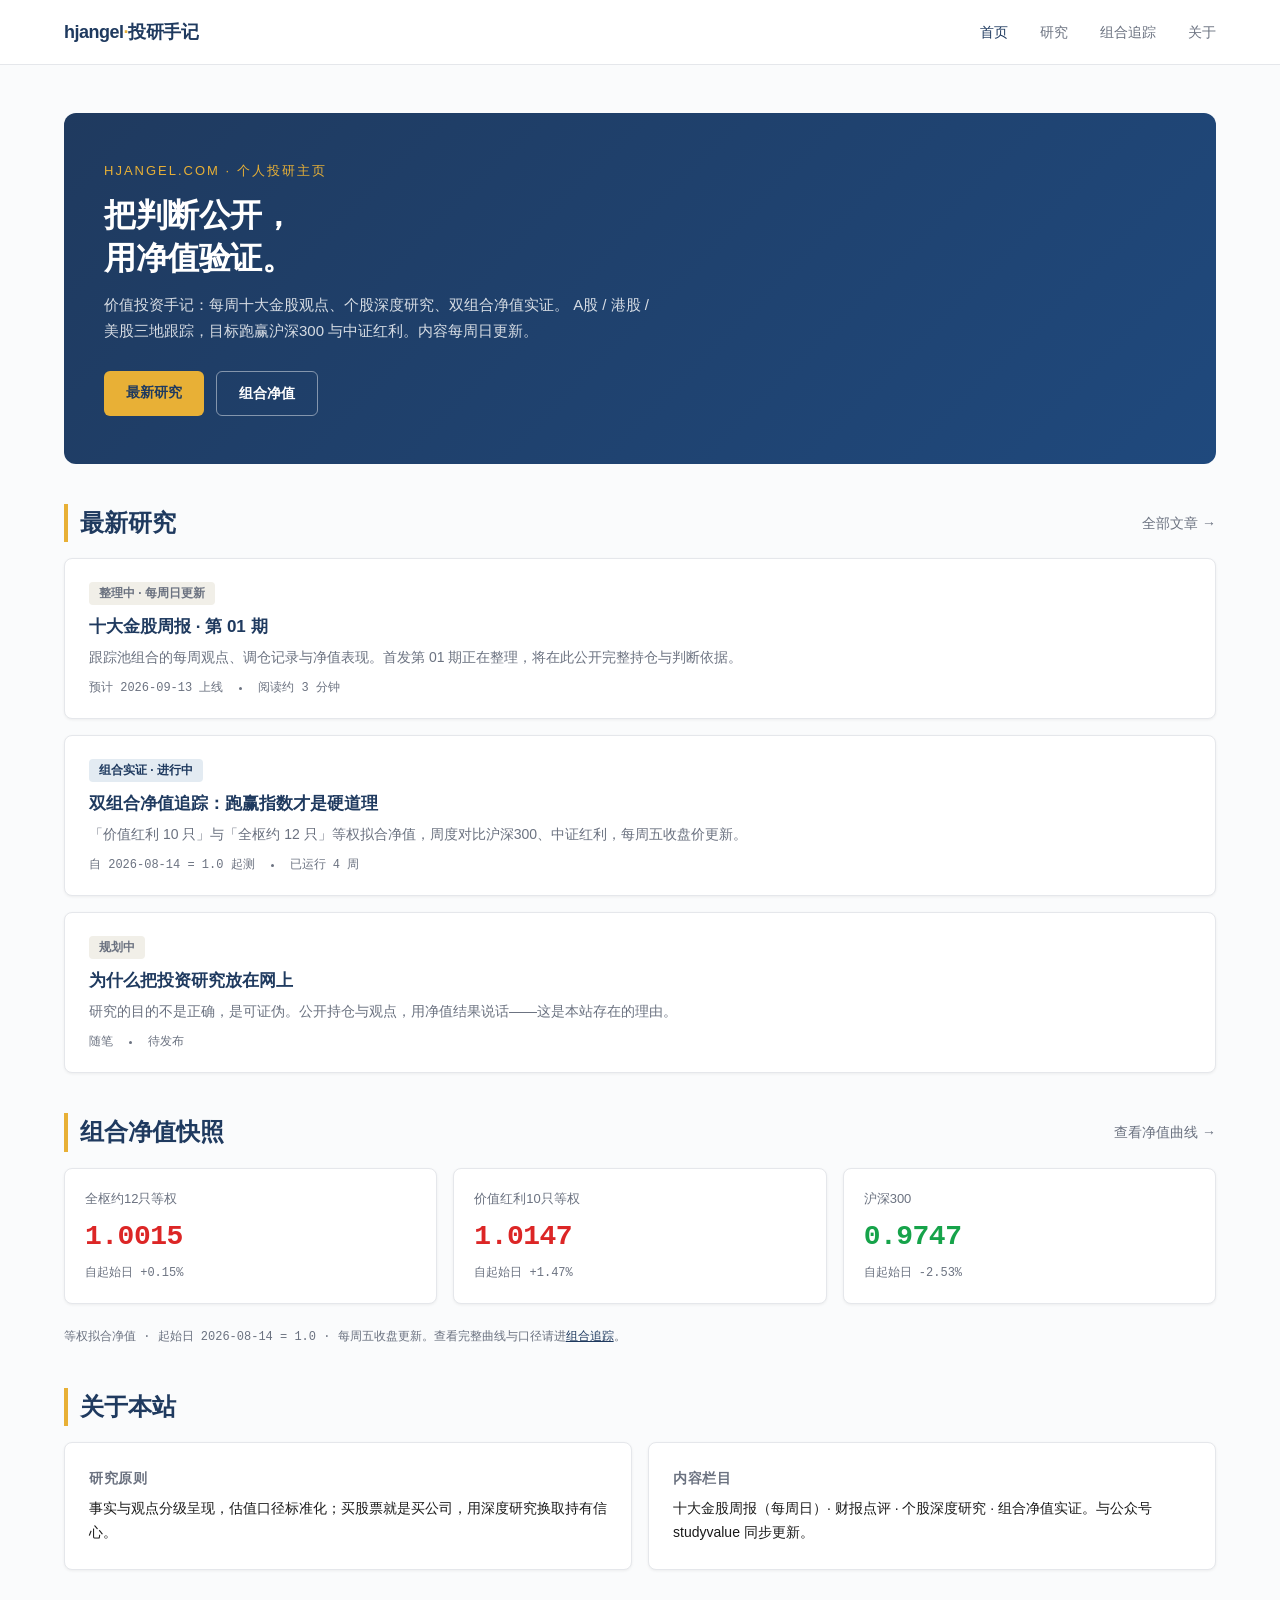
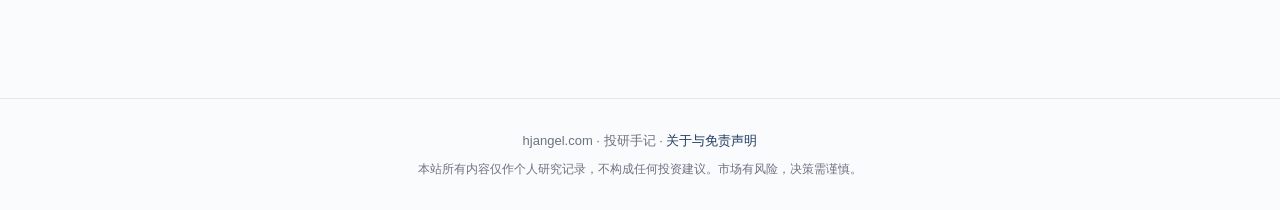
==== index.html @ 5dc1538d "v1: hjangel.com 个人投研主页 - 首页/研究/组合追踪/持仓/关于 + 数据管线脚本" ====
<!DOCTYPE html>
<html lang="zh-CN">
<head>
    <meta charset="UTF-8">
    <meta name="viewport" content="width=device-width, initial-scale=1.0">
    <meta name="description" content="hjangel.com · 价值投资研究手记：十大金股周报、个股深度研究、双组合净值实证，公开记录判断并用净值验证。">
    <meta name="theme-color" content="#1F3A5F">
    <title>hjangel.com · 投研手记</title>
    <link rel="stylesheet" href="assets/style.css">
</head>
<body>

<nav class="nav">
    <div class="nav-container">
        <a href="index.html" class="nav-logo">hjangel<span class="accent">·</span>投研手记</a>
        <ul class="nav-links">
            <li><a href="index.html" class="active">首页</a></li>
            <li><a href="research.html">研究</a></li>
            <li><a href="portfolio.html">组合追踪</a></li>
            <li><a href="about.html">关于</a></li>
        </ul>
    </div>
</nav>

<main class="container">

    <!-- Hero -->
    <section class="hero">
        <div class="hero-kicker">HJANGEL.COM · 个人投研主页</div>
        <h1 class="hero-title">把判断公开，<br>用净值验证。</h1>
        <p class="hero-sub">价值投资手记：每周十大金股观点、个股深度研究、双组合净值实证。
            A股 / 港股 / 美股三地跟踪，目标跑赢沪深300 与中证红利。内容每周日更新。</p>
        <div class="hero-cta">
            <a class="btn btn-primary" href="research.html">最新研究</a>
            <a class="btn btn-ghost" href="portfolio.html">组合净值</a>
        </div>
    </section>

    <!-- 最新研究 -->
    <div class="section-head">
        <h2>最新研究</h2>
        <a class="more-link" href="research.html">全部文章 →</a>
    </div>

    <div class="article-list">
        <a class="article-card" href="research.html">
            <span class="article-tag wip">整理中 · 每周日更新</span>
            <div class="article-title">十大金股周报 · 第 01 期</div>
            <div class="article-excerpt">跟踪池组合的每周观点、调仓记录与净值表现。首发第 01 期正在整理，将在此公开完整持仓与判断依据。</div>
            <div class="article-meta">预计 2026-09-13 上线 <span class="dot"></span> 阅读约 3 分钟</div>
        </a>
        <a class="article-card" href="portfolio.html">
            <span class="article-tag teal">组合实证 · 进行中</span>
            <div class="article-title">双组合净值追踪：跑赢指数才是硬道理</div>
            <div class="article-excerpt">「价值红利 10 只」与「全枢约 12 只」等权拟合净值，周度对比沪深300、中证红利，每周五收盘价更新。</div>
            <div class="article-meta">自 2026-08-14 = 1.0 起测 <span class="dot"></span> 已运行 4 周</div>
        </a>
        <a class="article-card" href="about.html">
            <span class="article-tag wip">规划中</span>
            <div class="article-title">为什么把投资研究放在网上</div>
            <div class="article-excerpt">研究的目的不是正确，是可证伪。公开持仓与观点，用净值结果说话——这是本站存在的理由。</div>
            <div class="article-meta">随笔 <span class="dot"></span> 待发布</div>
        </a>
    </div>

    <!-- 组合快照 -->
    <div class="section-head">
        <h2>组合净值快照</h2>
        <a class="more-link" href="portfolio.html">查看净值曲线 →</a>
    </div>

    <div id="snapshot" class="summary-grid">
        <div class="summary-item">
            <div class="summary-label">数据加载</div>
            <div class="summary-value flat" style="font-size:16px;">读取中...</div>
        </div>
    </div>
    <p class="summary-sub" style="margin-top:-8px;">等权拟合净值 · 起始日 2026-08-14 = 1.0 · 每周五收盘更新。查看完整曲线与口径请进<a href="portfolio.html" style="color:var(--color-primary);">组合追踪</a>。</p>

    <!-- 关于简介 -->
    <div class="section-head">
        <h2>关于本站</h2>
    </div>
    <div class="intro-grid">
        <div class="card" style="margin:0;">
            <div class="card-title">研究原则</div>
            <p style="font-size:14px;line-height:1.7;">事实与观点分级呈现，估值口径标准化；买股票就是买公司，用深度研究换取持有信心。</p>
        </div>
        <div class="card" style="margin:0;">
            <div class="card-title">内容栏目</div>
            <p style="font-size:14px;line-height:1.7;">十大金股周报（每周日）· 财报点评 · 个股深度研究 · 组合净值实证。与公众号 studyvalue 同步更新。</p>
        </div>
    </div>

</main>

<footer class="footer">
    <div>hjangel.com · 投研手记 · <a href="about.html">关于与免责声明</a></div>
    <div class="disclaimer">本站所有内容仅作个人研究记录，不构成任何投资建议。市场有风险，决策需谨慎。</div>
</footer>

<script>
    // 组合净值快照：读取 data/portfolio.json，展示各序列最新净值
    fetch('data/portfolio.json')
        .then(r => r.ok ? r.json() : Promise.reject('no data'))
        .then(data => {
            const series = data.series || {};
            const el = document.getElementById('snapshot');
            el.innerHTML = '';

            const isFlatDummy = (arr) =>
                arr.length > 2 && arr.every(v => Math.abs(v - 1) < 1e-9);

            Object.keys(series).forEach(name => {
                const arr = series[name];
                if (isFlatDummy(arr)) return; // 全 1.0 视为数据缺失，不展示

                const latest = arr[arr.length - 1] || 1;
                const change = (latest - 1) * 100;
                const cls = change > 0.01 ? 'up' : (change < -0.01 ? 'down' : 'flat');
                const sign = change > 0 ? '+' : '';

                const item = document.createElement('div');
                item.className = 'summary-item';
                item.innerHTML = `
                    <div class="summary-label">${name}</div>
                    <div class="summary-value ${cls}">${latest.toFixed(4)}</div>
                    <div class="summary-sub">自起始日 ${sign}${change.toFixed(2)}%</div>`;
                el.appendChild(item);
            });

            if (!el.children.length) {
                el.innerHTML = '<div class="summary-item"><div class="summary-label">组合数据</div><div class="summary-value flat" style="font-size:16px;">等待首次更新</div></div>';
            }
        })
        .catch(() => {
            document.getElementById('snapshot').innerHTML =
                '<div class="summary-item"><div class="summary-label">组合数据</div><div class="summary-value flat" style="font-size:16px;">等待首次数据更新</div></div>';
        });
</script>

</body>
</html>
---- assets/style.css ----
/* 投研净值追踪 - 全站样式 */

:root {
    --color-primary: #1F3A5F;
    --color-accent: #E8B036;
    --color-bg: #FAFBFC;
    --color-card: #FFFFFF;
    --color-text: #1A1A1A;
    --color-muted: #6B7280;
    --color-border: #E5E7EB;
    --color-up: #DC2626;        /* A股 涨=红 */
    --color-down: #16A34A;      /* A股 跌=绿 */
    --shadow-sm: 0 1px 3px rgba(0, 0, 0, 0.06);
    --shadow-md: 0 4px 12px rgba(0, 0, 0, 0.08);
    --radius: 8px;
    --font-sans: -apple-system, BlinkMacSystemFont, "PingFang SC", "Hiragino Sans GB",
                 "Microsoft YaHei", "Helvetica Neue", Arial, sans-serif;
    --font-mono: "SF Mono", Menlo, Monaco, Consolas, "Courier New", monospace;
}

* {
    box-sizing: border-box;
    margin: 0;
    padding: 0;
}

html {
    font-size: 16px;
    scroll-behavior: smooth;
}

body {
    font-family: var(--font-sans);
    color: var(--color-text);
    background: var(--color-bg);
    line-height: 1.6;
    -webkit-font-smoothing: antialiased;
}

/* 导航栏 */
.nav {
    background: var(--color-card);
    border-bottom: 1px solid var(--color-border);
    position: sticky;
    top: 0;
    z-index: 100;
    backdrop-filter: blur(10px);
}

.nav-container {
    max-width: 1200px;
    margin: 0 auto;
    padding: 0 24px;
    display: flex;
    align-items: center;
    justify-content: space-between;
    height: 64px;
}

.nav-logo {
    font-size: 18px;
    font-weight: 700;
    color: var(--color-primary);
    text-decoration: none;
    letter-spacing: -0.5px;
}

.nav-logo .accent {
    color: var(--color-accent);
}

.nav-links {
    display: flex;
    gap: 32px;
    list-style: none;
}

.nav-links a {
    color: var(--color-muted);
    text-decoration: none;
    font-size: 14px;
    font-weight: 500;
    transition: color 0.2s;
}

.nav-links a:hover,
.nav-links a.active {
    color: var(--color-primary);
}

/* 主容器 */
.container {
    max-width: 1200px;
    margin: 0 auto;
    padding: 48px 24px;
}

.container-narrow {
    max-width: 800px;
    margin: 0 auto;
    padding: 48px 24px;
}

/* 标题 */
h1 {
    font-size: 36px;
    font-weight: 700;
    color: var(--color-primary);
    letter-spacing: -1px;
    margin-bottom: 12px;
}

h2 {
    font-size: 24px;
    font-weight: 700;
    color: var(--color-primary);
    margin: 40px 0 16px;
    padding-left: 12px;
    border-left: 4px solid var(--color-accent);
}

h3 {
    font-size: 18px;
    font-weight: 600;
    color: var(--color-primary);
    margin: 24px 0 12px;
}

.subtitle {
    color: var(--color-muted);
    font-size: 16px;
    margin-bottom: 32px;
}

/* 卡片 */
.card {
    background: var(--color-card);
    border-radius: var(--radius);
    padding: 24px;
    box-shadow: var(--shadow-sm);
    margin-bottom: 24px;
    border: 1px solid var(--color-border);
}

.card-title {
    font-size: 14px;
    font-weight: 600;
    color: var(--color-muted);
    text-transform: uppercase;
    letter-spacing: 0.5px;
    margin-bottom: 8px;
}

/* 摘要数字 */
.summary-grid {
    display: grid;
    grid-template-columns: repeat(auto-fit, minmax(180px, 1fr));
    gap: 16px;
    margin-bottom: 32px;
}

.summary-item {
    background: var(--color-card);
    border-radius: var(--radius);
    padding: 20px;
    border: 1px solid var(--color-border);
    box-shadow: var(--shadow-sm);
}

.summary-label {
    font-size: 13px;
    color: var(--color-muted);
    margin-bottom: 6px;
}

.summary-value {
    font-size: 28px;
    font-weight: 700;
    font-family: var(--font-mono);
    letter-spacing: -0.5px;
}

.summary-value.up {
    color: var(--color-up);
}

.summary-value.down {
    color: var(--color-down);
}

.summary-value.flat {
    color: var(--color-muted);
}

.summary-sub {
    font-size: 12px;
    color: var(--color-muted);
    margin-top: 4px;
    font-family: var(--font-mono);
}

/* 图表区 */
.chart-card {
    background: var(--color-card);
    border-radius: var(--radius);
    padding: 24px;
    box-shadow: var(--shadow-sm);
    margin-bottom: 24px;
    border: 1px solid var(--color-border);
}

.chart-title {
    font-size: 16px;
    font-weight: 600;
    color: var(--color-primary);
    text-align: center;
    margin-bottom: 16px;
}

.chart-subtitle {
    text-align: center;
    font-size: 13px;
    color: var(--color-muted);
    margin-bottom: 16px;
    font-family: var(--font-mono);
}

.chart-img {
    width: 100%;
    height: auto;
    display: block;
    border-radius: 4px;
}

/* 表格 */
.table {
    width: 100%;
    border-collapse: collapse;
    margin: 16px 0;
    font-size: 14px;
}

.table th {
    background: var(--color-primary);
    color: white;
    padding: 12px 16px;
    text-align: left;
    font-weight: 600;
    font-size: 13px;
}

.table td {
    padding: 12px 16px;
    border-bottom: 1px solid var(--color-border);
    font-family: var(--font-mono);
}

.table tr:last-child td {
    border-bottom: none;
}

.table tr:hover {
    background: #F9FAFB;
}

.table .up {
    color: var(--color-up);
    font-weight: 600;
}

.table .down {
    color: var(--color-down);
    font-weight: 600;
}

/* 徽章 */
.badge {
    display: inline-block;
    padding: 2px 8px;
    border-radius: 4px;
    font-size: 12px;
    font-weight: 600;
    font-family: var(--font-mono);
}

.badge-up {
    background: rgba(220, 38, 38, 0.1);
    color: var(--color-up);
}

.badge-down {
    background: rgba(22, 163, 74, 0.1);
    color: var(--color-down);
}

/* 页脚 */
.footer {
    margin-top: 80px;
    padding: 32px 24px;
    border-top: 1px solid var(--color-border);
    text-align: center;
    color: var(--color-muted);
    font-size: 13px;
}

.footer a {
    color: var(--color-primary);
    text-decoration: none;
}

.footer .disclaimer {
    margin-top: 8px;
    font-size: 12px;
    line-height: 1.5;
}

/* 时间线 */
.timeline {
    list-style: none;
    margin: 24px 0;
}

.timeline-item {
    display: flex;
    gap: 16px;
    padding: 16px 0;
    border-bottom: 1px solid var(--color-border);
}

.timeline-date {
    flex-shrink: 0;
    width: 100px;
    font-family: var(--font-mono);
    font-size: 13px;
    color: var(--color-muted);
}

.timeline-content {
    flex: 1;
}

.timeline-title {
    font-weight: 600;
    color: var(--color-primary);
    margin-bottom: 4px;
}

.timeline-desc {
    color: var(--color-muted);
    font-size: 14px;
}

/* 响应式 */
@media (max-width: 768px) {
    h1 {
        font-size: 28px;
    }

    h2 {
        font-size: 20px;
    }

    .nav-container {
        padding: 0 16px;
        height: 56px;
    }

    .nav-links {
        gap: 16px;
    }

    .nav-links a {
        font-size: 13px;
    }

    .container,
    .container-narrow {
        padding: 24px 16px;
    }

    .summary-grid {
        grid-template-columns: repeat(2, 1fr);
        gap: 12px;
    }

    .summary-value {
        font-size: 22px;
    }

    .card {
        padding: 16px;
    }

    .table {
        font-size: 12px;
    }

    .table th,
    .table td {
        padding: 8px;
    }

    .timeline-item {
        flex-direction: column;
        gap: 4px;
    }

    .timeline-date {
        width: auto;
    }
}

/* 加载状态 */
.loading {
    text-align: center;
    padding: 40px;
    color: var(--color-muted);
}

.loading-spinner {
    display: inline-block;
    width: 32px;
    height: 32px;
    border: 3px solid var(--color-border);
    border-top-color: var(--color-primary);
    border-radius: 50%;
    animation: spin 1s linear infinite;
}

@keyframes spin {
    to { transform: rotate(360deg); }
}

/* 提示框 */
.notice {
    background: rgba(232, 176, 54, 0.08);
    border-left: 4px solid var(--color-accent);
    padding: 16px 20px;
    margin: 24px 0;
    border-radius: 4px;
    font-size: 14px;
}

.notice-title {
    font-weight: 600;
    color: var(--color-primary);
    margin-bottom: 4px;
}

/* ===== 个人投研主页 ===== */

/* Hero */
.hero {
    background: linear-gradient(135deg, #1F3A5F 0%, #1F497D 100%);
    border-radius: 12px;
    padding: 48px 40px;
    color: #fff;
    margin-bottom: 40px;
}

.hero-kicker {
    font-size: 13px;
    letter-spacing: 2px;
    color: #E8B036;
    margin-bottom: 12px;
}

.hero-title {
    font-size: 32px;
    font-weight: 700;
    line-height: 1.35;
    margin-bottom: 12px;
    color: #fff;
    letter-spacing: -0.5px;
}

.hero-sub {
    font-size: 15px;
    color: rgba(255, 255, 255, 0.82);
    max-width: 560px;
    line-height: 1.7;
    margin-bottom: 28px;
}

.hero-cta {
    display: flex;
    gap: 12px;
    flex-wrap: wrap;
}

.btn {
    display: inline-block;
    padding: 10px 22px;
    border-radius: 6px;
    font-size: 14px;
    font-weight: 600;
    text-decoration: none;
    transition: all 0.2s;
}

.btn-primary {
    background: #E8B036;
    color: #1F3A5F;
}

.btn-primary:hover {
    background: #f0c055;
}

.btn-ghost {
    border: 1px solid rgba(255, 255, 255, 0.45);
    color: #fff;
}

.btn-ghost:hover {
    background: rgba(255, 255, 255, 0.12);
    border-color: #fff;
}

/* 区块头（标题 + 右侧"更多"） */
.section-head {
    display: flex;
    align-items: center;
    justify-content: space-between;
    margin: 40px 0 16px;
}

.section-head h2 {
    margin: 0;
}

.more-link {
    font-size: 14px;
    color: var(--color-muted);
    text-decoration: none;
    white-space: nowrap;
    padding-left: 16px;
}

.more-link:hover {
    color: var(--color-primary);
}

/* 研究文章卡片 */
.article-list {
    display: grid;
    gap: 16px;
}

.article-card {
    display: block;
    background: var(--color-card);
    border: 1px solid var(--color-border);
    border-radius: var(--radius);
    padding: 20px 24px;
    text-decoration: none;
    box-shadow: var(--shadow-sm);
    transition: border-color 0.2s, box-shadow 0.2s;
}

.article-card:hover {
    border-color: var(--color-accent);
    box-shadow: var(--shadow-md);
}

.article-tag {
    display: inline-block;
    padding: 2px 10px;
    border-radius: 4px;
    font-size: 12px;
    font-weight: 600;
    margin-bottom: 10px;
    background: rgba(232, 176, 54, 0.15);
    color: #8a5a00;
}

.article-tag.teal {
    background: rgba(31, 95, 145, 0.12);
    color: var(--color-primary);
}

.article-tag.wip {
    background: #F1EFE8;
    color: #6B7280;
}

.article-title {
    font-size: 17px;
    font-weight: 600;
    color: var(--color-primary);
    margin-bottom: 6px;
    line-height: 1.45;
}

.article-excerpt {
    font-size: 14px;
    color: var(--color-muted);
    line-height: 1.65;
    margin-bottom: 10px;
}

.article-meta {
    font-size: 12px;
    color: var(--color-muted);
    font-family: var(--font-mono);
    display: flex;
    gap: 16px;
    align-items: center;
}

.article-meta .dot {
    width: 3px;
    height: 3px;
    border-radius: 50%;
    background: var(--color-muted);
}

/* 栏目分类 chip */
.cat-chips {
    display: flex;
    gap: 10px;
    flex-wrap: wrap;
    margin-bottom: 28px;
}

.chip {
    padding: 6px 16px;
    border-radius: 999px;
    font-size: 13px;
    border: 1px solid var(--color-border);
    color: var(--color-muted);
    text-decoration: none;
    background: var(--color-card);
}

.chip.active {
    background: var(--color-primary);
    border-color: var(--color-primary);
    color: #fff;
}

.chip:hover {
    border-color: var(--color-primary);
    color: var(--color-primary);
}

/* 简介卡（首页） */
.intro-grid {
    display: grid;
    grid-template-columns: 1fr 1fr;
    gap: 16px;
}

@media (max-width: 768px) {
    .hero {
        padding: 32px 24px;
    }

    .hero-title {
        font-size: 24px;
    }

    .intro-grid {
        grid-template-columns: 1fr;
    }
}
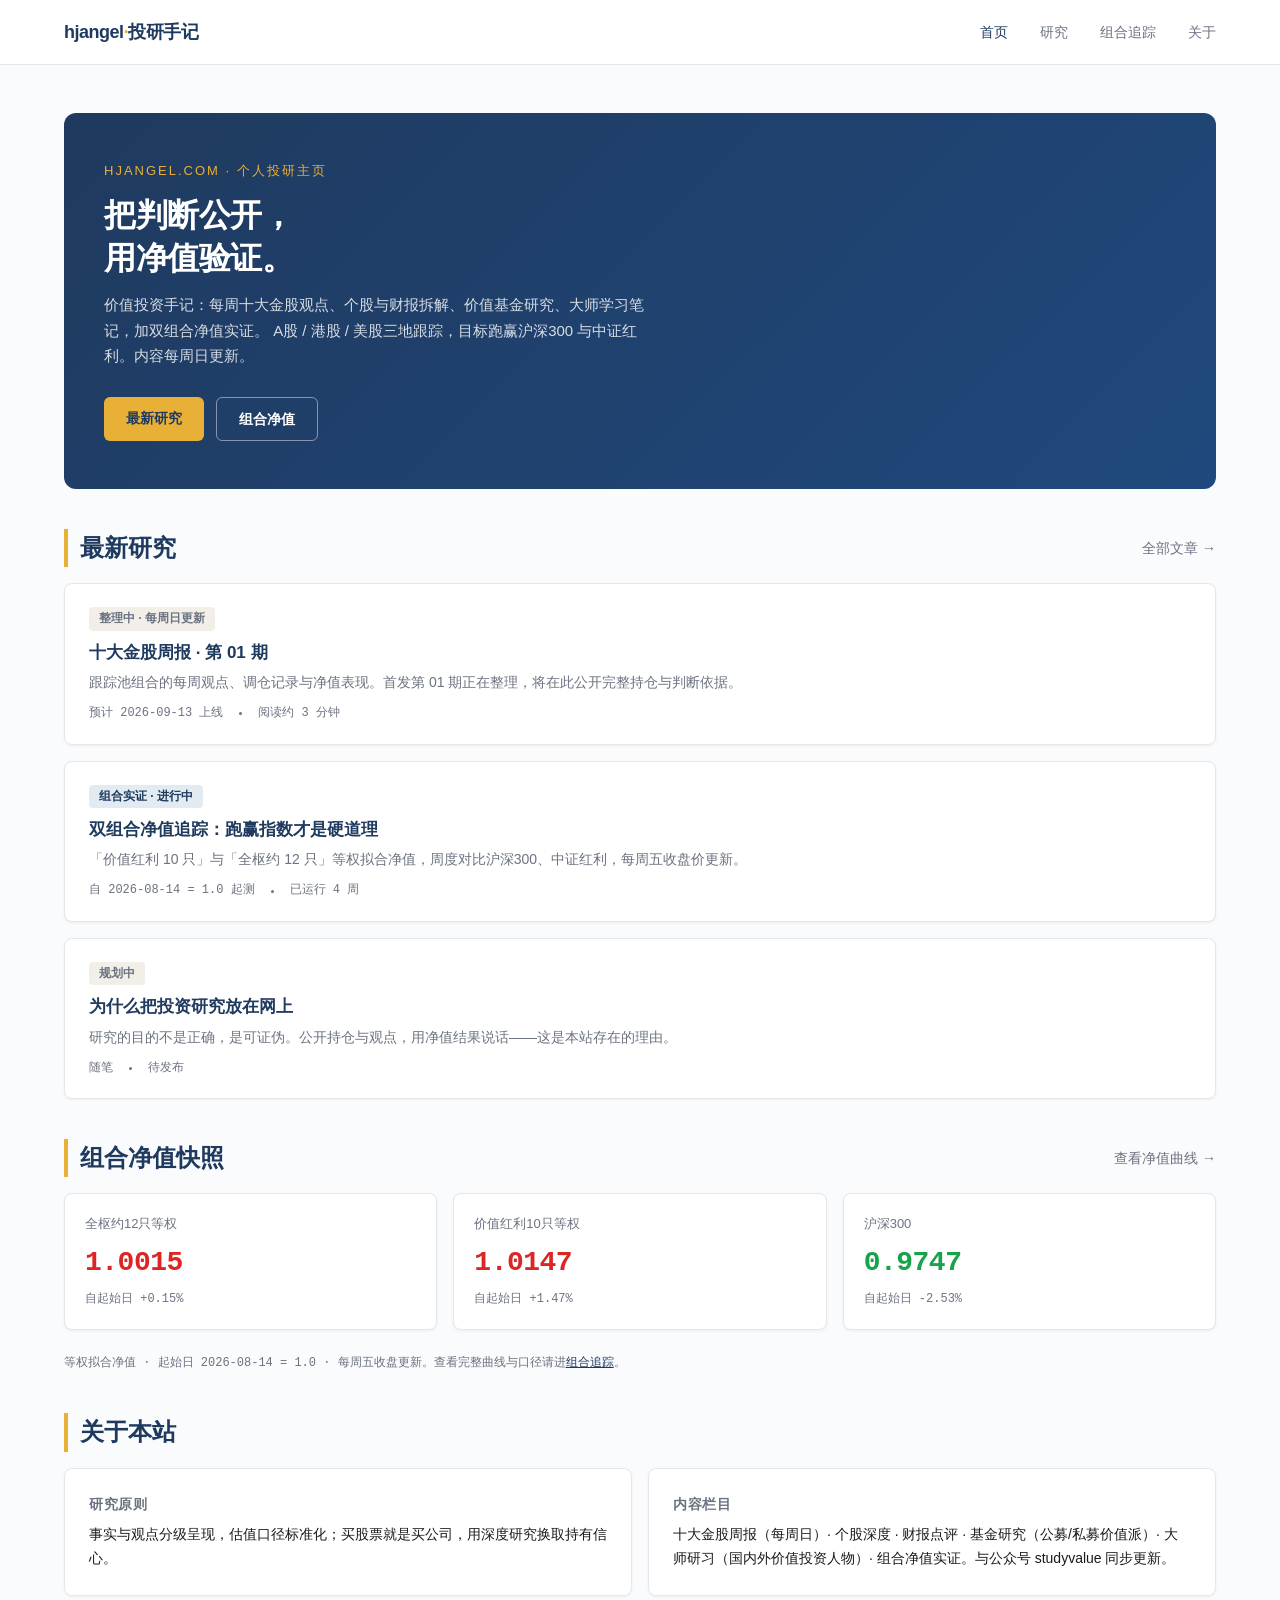
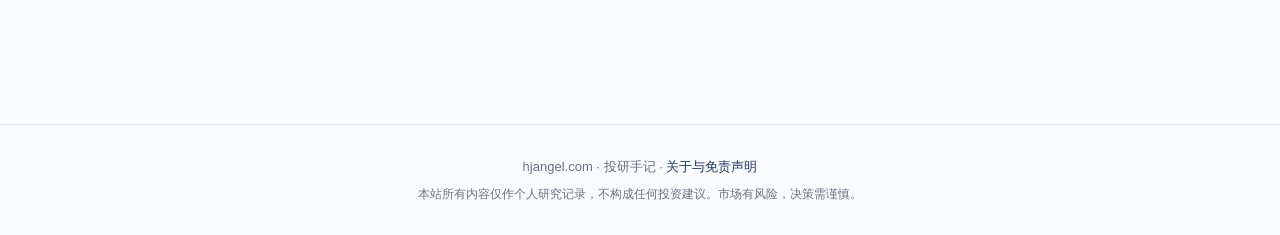
==== commit 61b4a46e: "内容规划扩展: 新增'基金研究'与'大师研习'栏目(研究页/首页/关于页)" ====
--- a/index.html
+++ b/index.html
@@ -3,7 +3,7 @@
 <head>
     <meta charset="UTF-8">
     <meta name="viewport" content="width=device-width, initial-scale=1.0">
-    <meta name="description" content="hjangel.com · 价值投资研究手记：十大金股周报、个股深度研究、双组合净值实证，公开记录判断并用净值验证。">
+    <meta name="description" content="hjangel.com · 价值投资研究手记：十大金股周报、个股深度、财报点评、价值基金研究、大师研习、双组合净值实证，公开记录判断并用净值验证。">
     <meta name="theme-color" content="#1F3A5F">
     <title>hjangel.com · 投研手记</title>
     <link rel="stylesheet" href="assets/style.css">
@@ -28,7 +28,7 @@
     <section class="hero">
         <div class="hero-kicker">HJANGEL.COM · 个人投研主页</div>
         <h1 class="hero-title">把判断公开，<br>用净值验证。</h1>
-        <p class="hero-sub">价值投资手记：每周十大金股观点、个股深度研究、双组合净值实证。
+        <p class="hero-sub">价值投资手记：每周十大金股观点、个股与财报拆解、价值基金研究、大师学习笔记，加双组合净值实证。
             A股 / 港股 / 美股三地跟踪，目标跑赢沪深300 与中证红利。内容每周日更新。</p>
         <div class="hero-cta">
             <a class="btn btn-primary" href="research.html">最新研究</a>
@@ -88,7 +88,7 @@
         </div>
         <div class="card" style="margin:0;">
             <div class="card-title">内容栏目</div>
-            <p style="font-size:14px;line-height:1.7;">十大金股周报（每周日）· 财报点评 · 个股深度研究 · 组合净值实证。与公众号 studyvalue 同步更新。</p>
+            <p style="font-size:14px;line-height:1.7;">十大金股周报（每周日）· 个股深度 · 财报点评 · 基金研究（公募/私募价值派）· 大师研习（国内外价值投资人物）· 组合净值实证。与公众号 studyvalue 同步更新。</p>
         </div>
     </div>
 
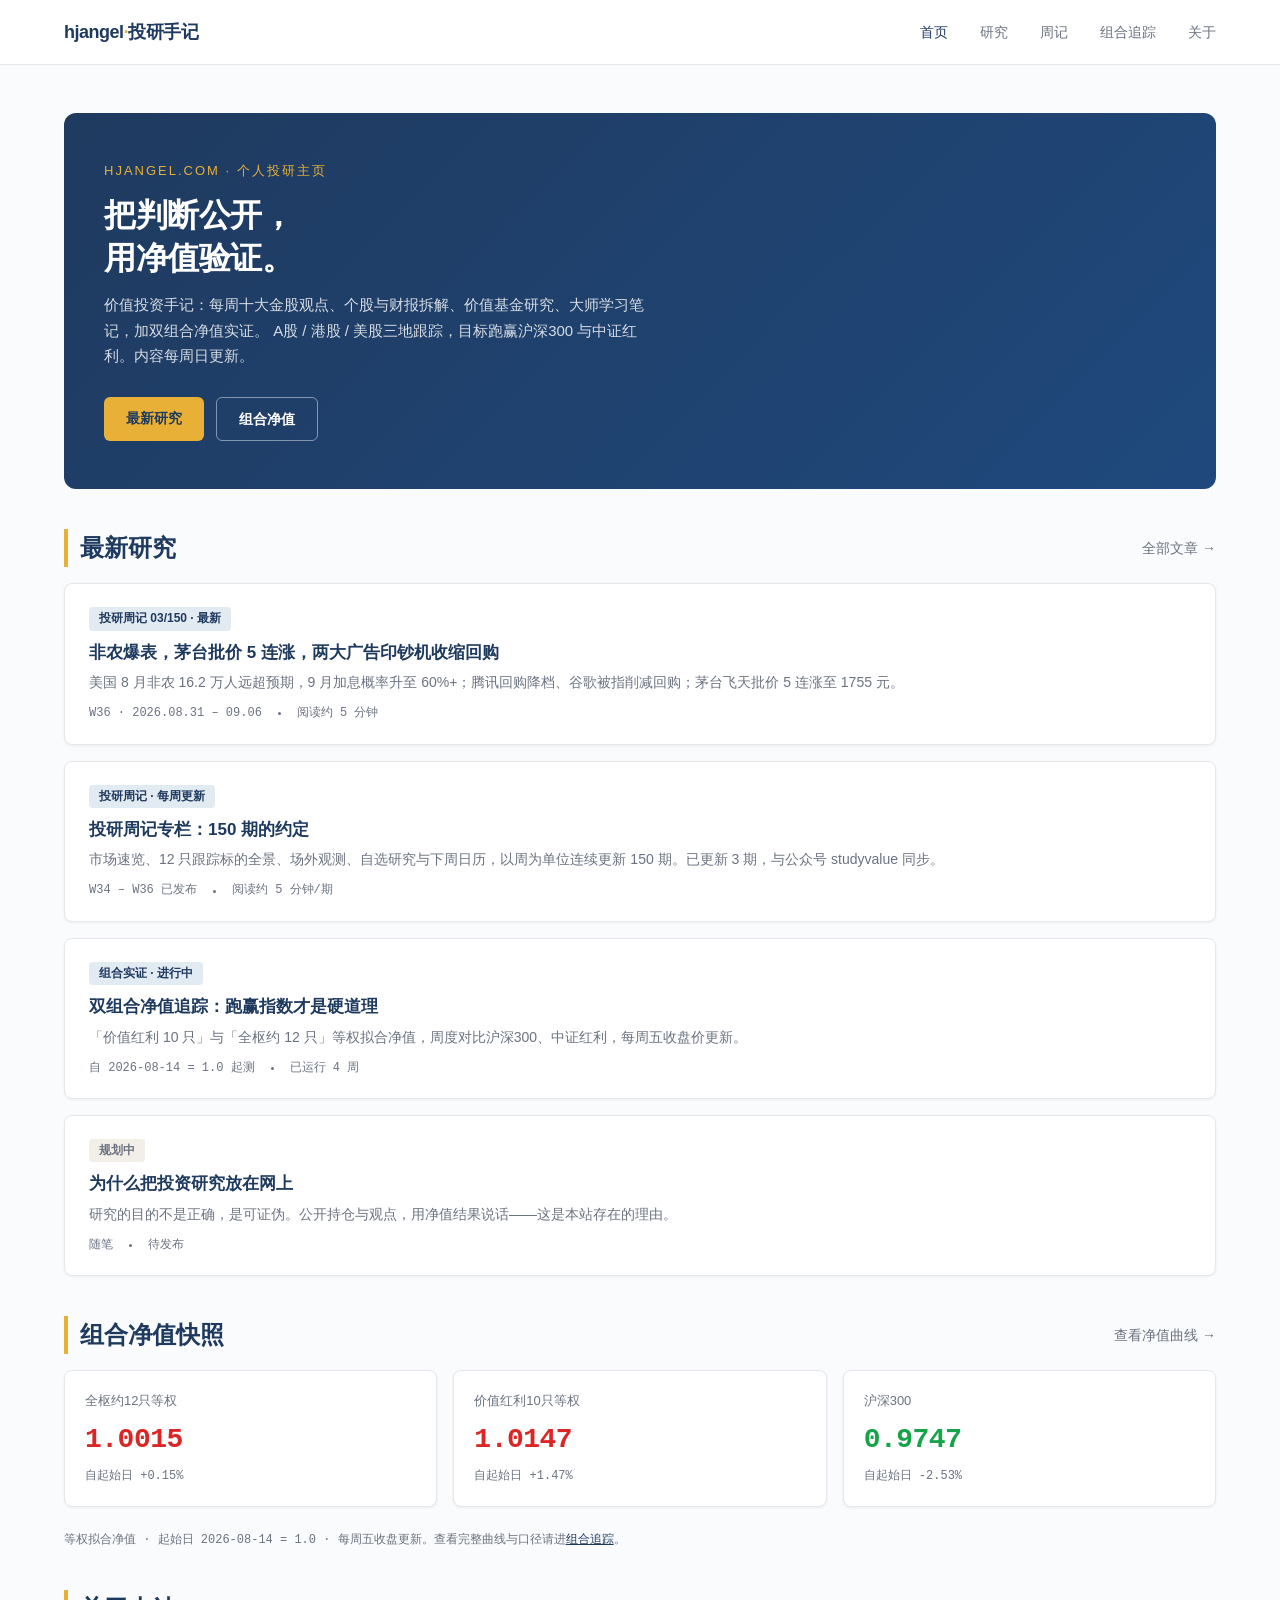
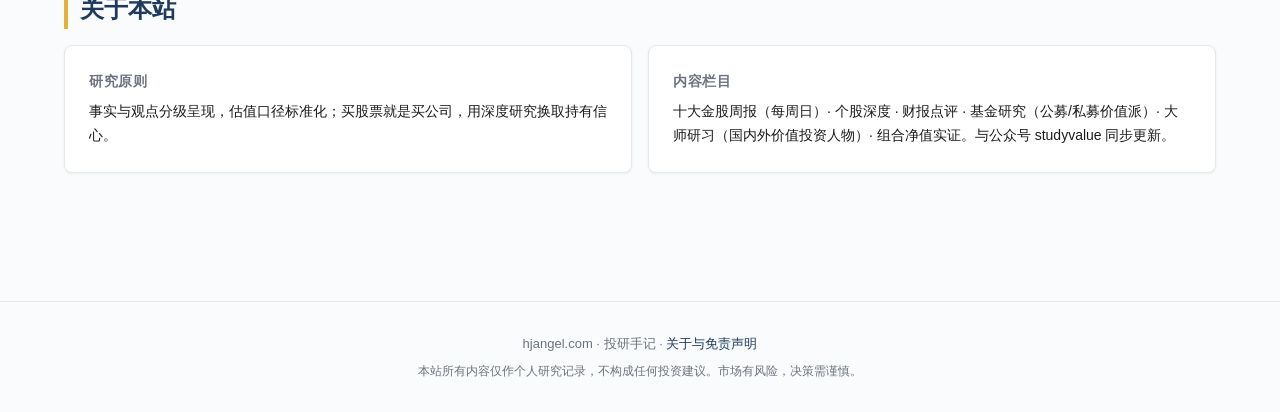
==== commit ced0ba03: "feat: 新增投研周记栏目 W34-W36 三期 + 索引页 + 全站导航" ====
--- a/index.html
+++ b/index.html
@@ -16,6 +16,7 @@
         <ul class="nav-links">
             <li><a href="index.html" class="active">首页</a></li>
             <li><a href="research.html">研究</a></li>
+            <li><a href="weekly.html">周记</a></li>
             <li><a href="portfolio.html">组合追踪</a></li>
             <li><a href="about.html">关于</a></li>
         </ul>
@@ -43,11 +44,17 @@
     </div>
 
     <div class="article-list">
-        <a class="article-card" href="research.html">
-            <span class="article-tag wip">整理中 · 每周日更新</span>
-            <div class="article-title">十大金股周报 · 第 01 期</div>
-            <div class="article-excerpt">跟踪池组合的每周观点、调仓记录与净值表现。首发第 01 期正在整理，将在此公开完整持仓与判断依据。</div>
-            <div class="article-meta">预计 2026-09-13 上线 <span class="dot"></span> 阅读约 3 分钟</div>
+        <a class="article-card" href="weekly/03.html">
+            <span class="article-tag teal">投研周记 03/150 · 最新</span>
+            <div class="article-title">非农爆表，茅台批价 5 连涨，两大广告印钞机收缩回购</div>
+            <div class="article-excerpt">美国 8 月非农 16.2 万人远超预期，9 月加息概率升至 60%+；腾讯回购降档、谷歌被指削减回购；茅台飞天批价 5 连涨至 1755 元。</div>
+            <div class="article-meta">W36 · 2026.08.31 – 09.06 <span class="dot"></span> 阅读约 5 分钟</div>
+        </a>
+        <a class="article-card" href="weekly.html">
+            <span class="article-tag teal">投研周记 · 每周更新</span>
+            <div class="article-title">投研周记专栏：150 期的约定</div>
+            <div class="article-excerpt">市场速览、12 只跟踪标的全景、场外观测、自选研究与下周日历，以周为单位连续更新 150 期。已更新 3 期，与公众号 studyvalue 同步。</div>
+            <div class="article-meta">W34 – W36 已发布 <span class="dot"></span> 阅读约 5 分钟/期</div>
         </a>
         <a class="article-card" href="portfolio.html">
             <span class="article-tag teal">组合实证 · 进行中</span>
